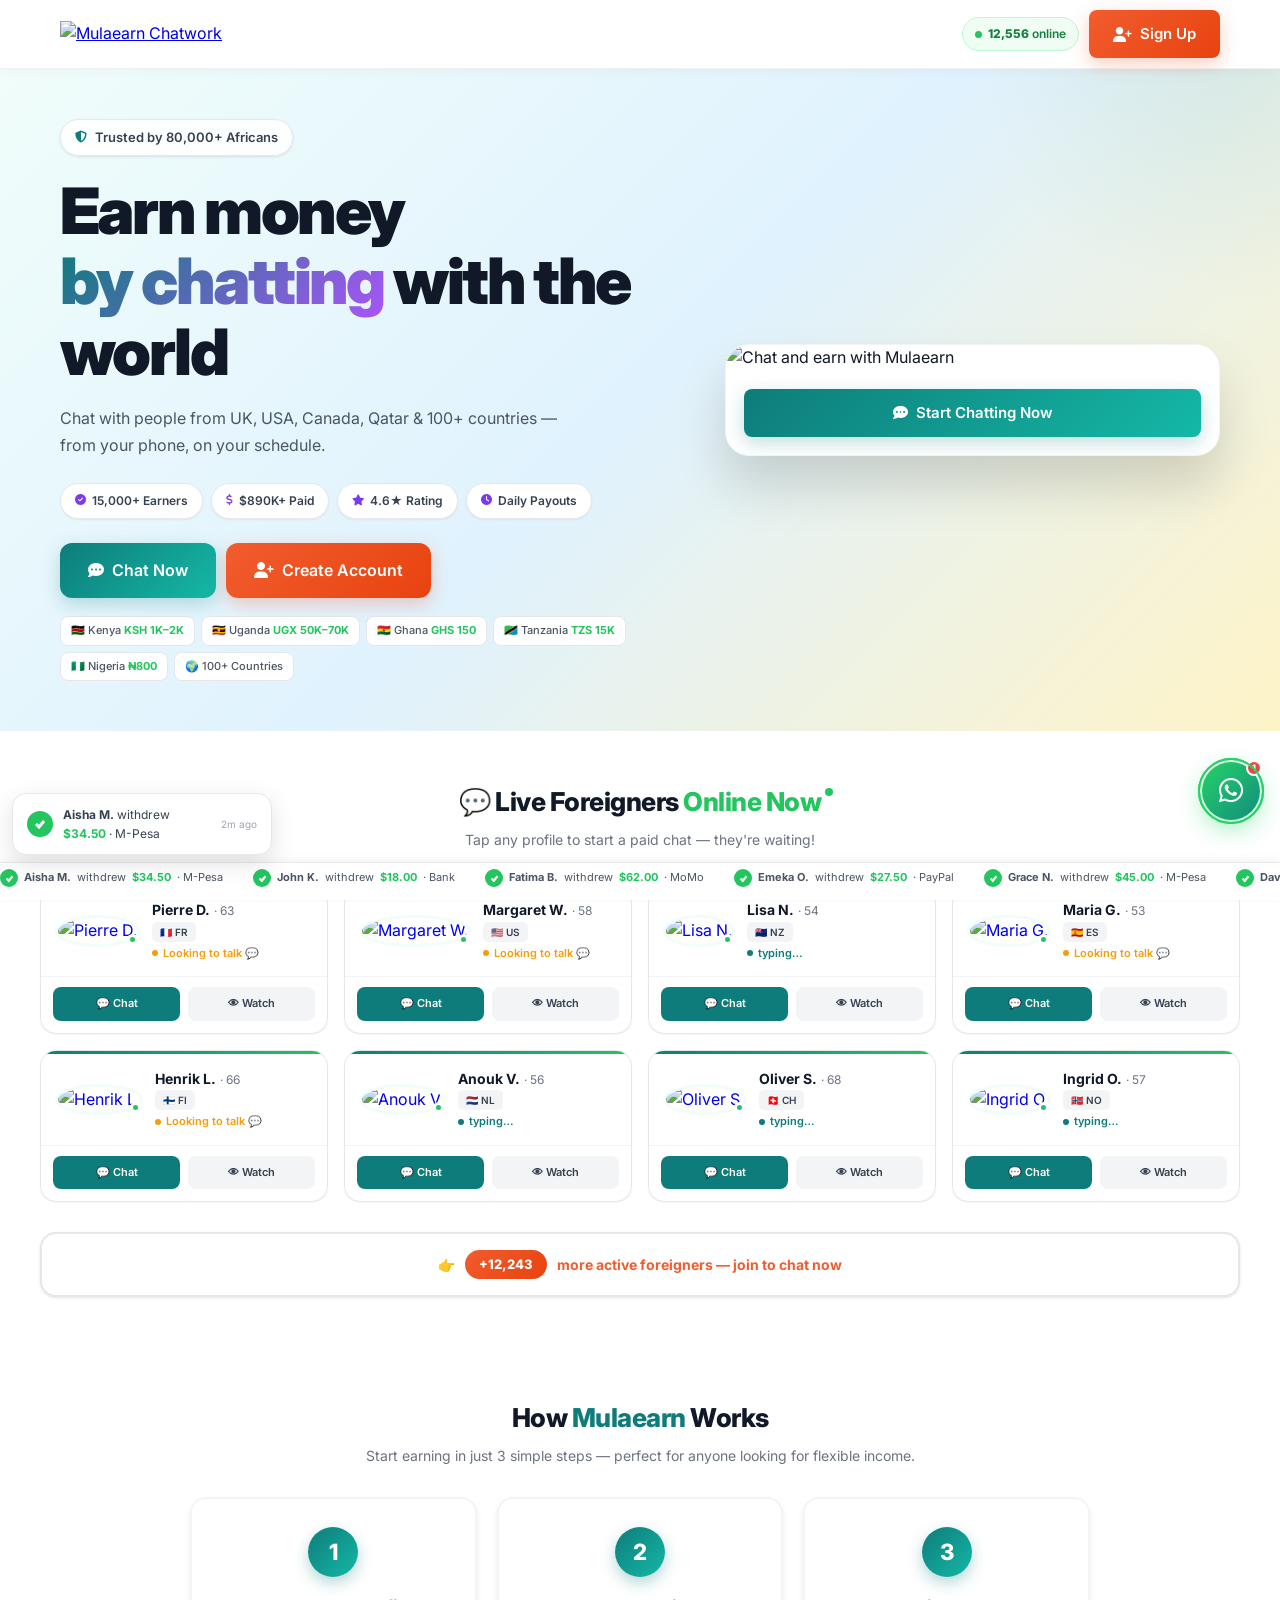
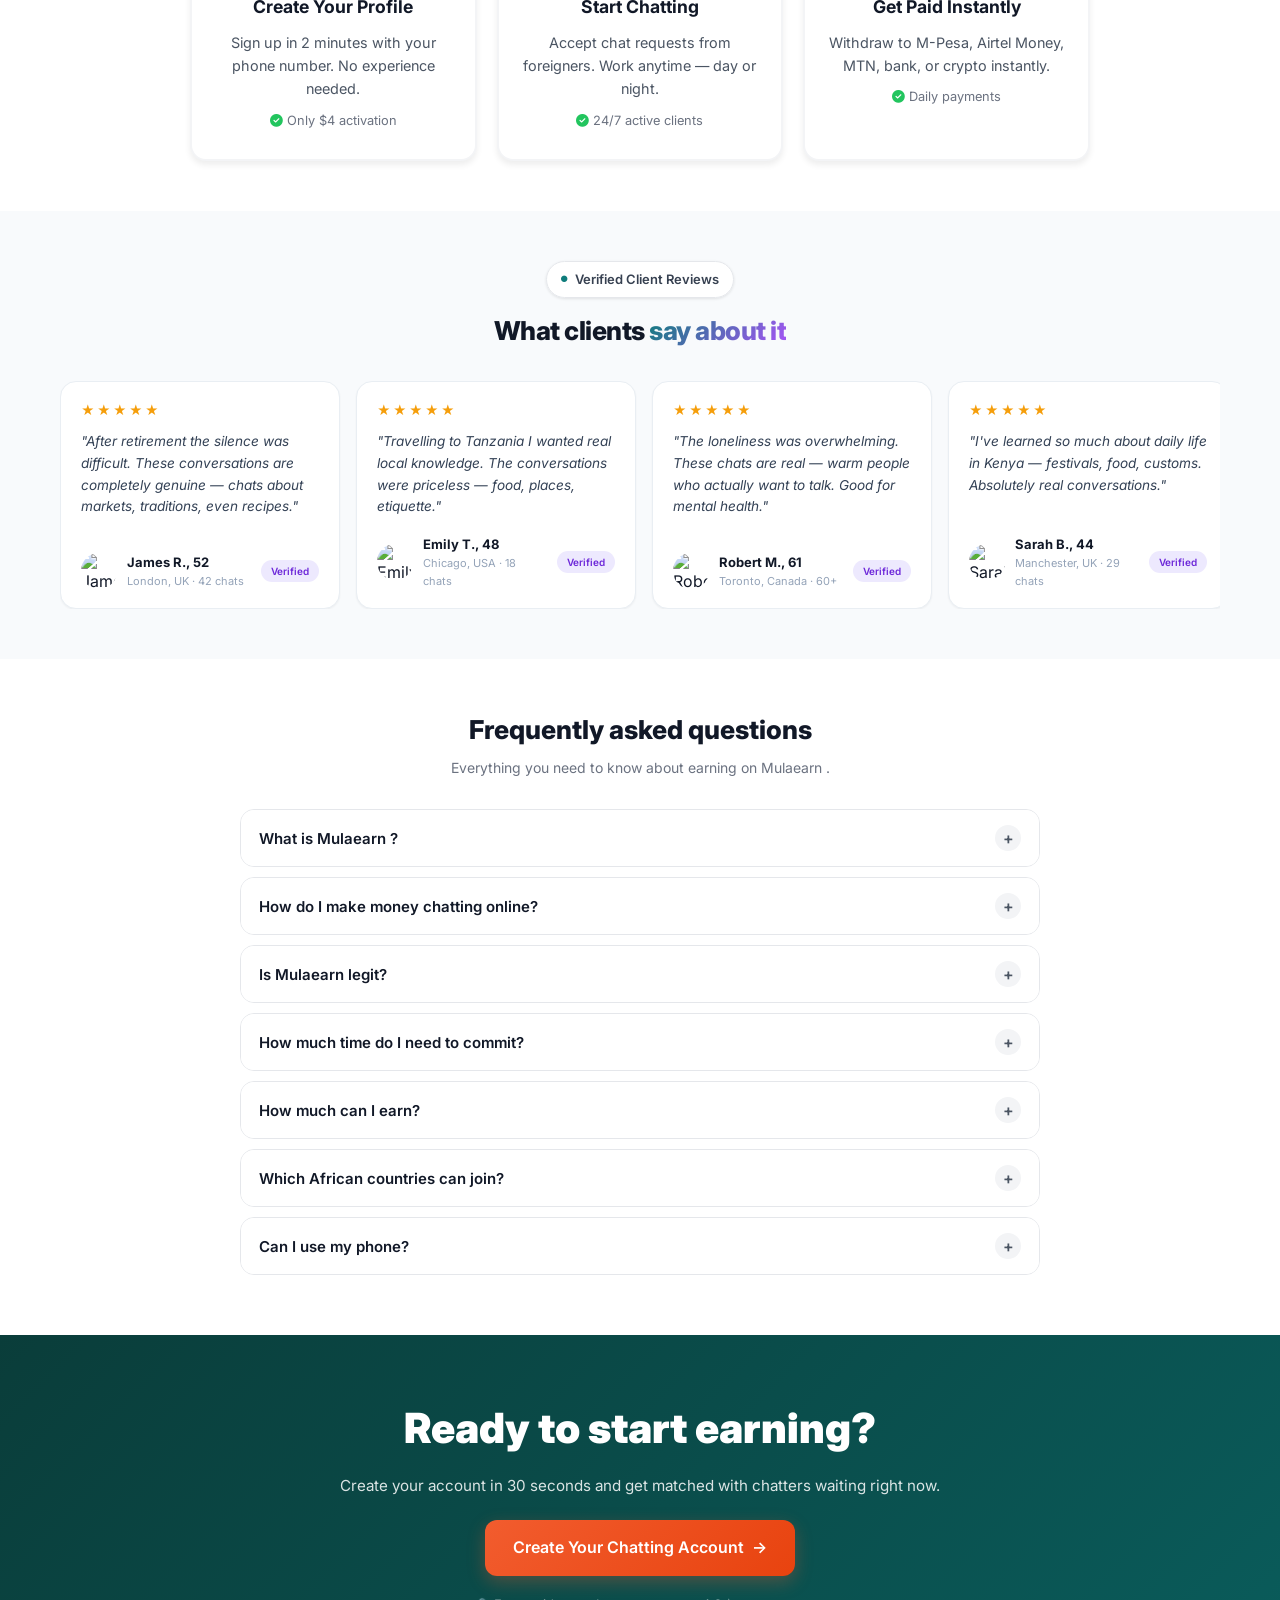
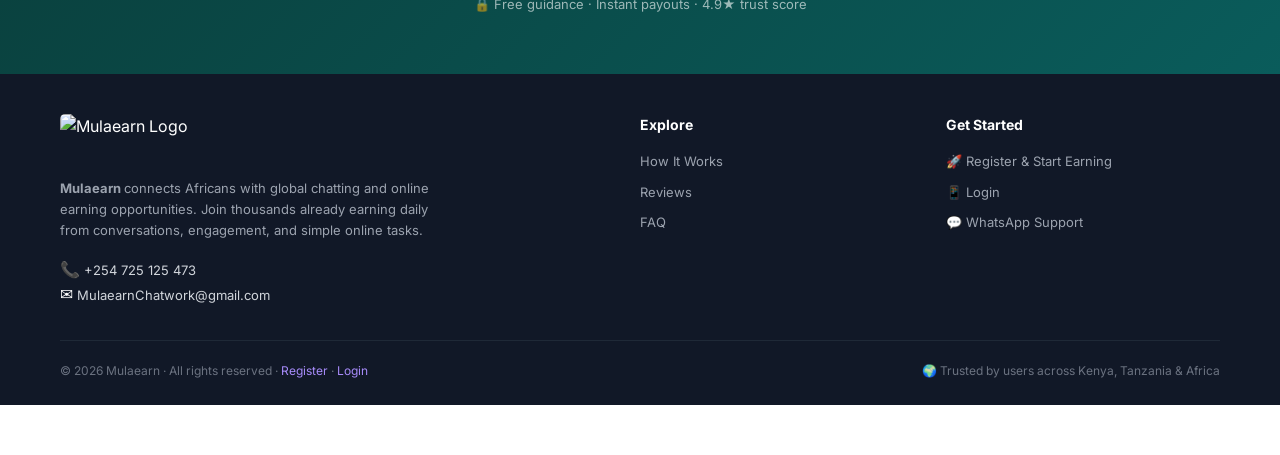
==== index.html @ 91355391 "update the website" ====
<!doctype html>
<html lang="en" data-theme="light">
  <head>
    <meta charset="UTF-8" />
    <meta name="viewport" content="width=device-width, initial-scale=1.0" />
    <title>Mulaearn Chatwork – Chat Online & Earn Money</title>
    <meta
      name="description"
      content="Earn money online by chatting with verified international clients. Get paid daily via M-Pesa, work from your phone, and start earning from anywhere. Join Mulaearn today."
    />
    <meta
      property="og:image"
      content="https://res.cloudinary.com/dovhxt8ye/image/upload/v1789656765/mulaearn_chatwork_favicon_wyxhit.png"
    />
    <meta property="og:image:width" content="1200" />
    <meta property="og:image:height" content="630" />
    <meta
      property="og:image:alt"
      content="Mulaern Chatwork – Chat Online & Earn Money, withdraw via M-Pesa"
    />
    <meta
      name="twitter:description"
      content="Earn money online in Kenya by chatting with verified international clients. Get paid daily via M-Pesa, work from your phone, and start earning from anywhere. Join Mulaearn  today."
    />
    <meta
      name="twitter:image"
      content="https://res.cloudinary.com/dovhxt8ye/image/upload/v1789656765/mulaearn_chatwork_favicon_wyxhit.png"
    />
    <link rel="stylesheet" href="https://cdnjs.cloudflare.com/ajax/libs/font-awesome/6.5.1/css/all.min.css" />
    <link rel="preconnect" href="https://cdnjs.cloudflare.com" crossorigin />
    <link
      rel="icon"
      type="image/png"
      href="https://res.cloudinary.com/dovhxt8ye/image/upload/v1789656765/mulaearn_chatwork_favicon_wyxhit.png"
    />
    <link
      rel="apple-touch-icon"
      href="https://res.cloudinary.com/dovhxt8ye/image/upload/v1789656765/mulaearn_chatwork_favicon_wyxhit.png"
    />
    <link rel="preconnect" href="https://res.cloudinary.com" crossorigin />
    <link href="https://fonts.googleapis.com/css2?family=Inter:wght@400;500;600;700;800;900&display=swap" rel="stylesheet" />
     <!-- Manifest -->
  <link rel="manifest" href="/manifest.json">

    <link rel="stylesheet" href="style.css" />
  </head>
  <body>
      <!-- ═══════════════ FLOATING WHATSAPP SUPPORT ═══════════════ -->
  <a href="https://wa.me/254717267118?text=Hi%20Mulaearn%20Support%2C%20I%20need%20help%20with%20earning%20online" 
     target="_blank" 
     rel="noopener"
     class="wa-float" 
     aria-label="Chat with WhatsApp Support">
    <i class="fab fa-whatsapp"></i>
    <span class="wa-float-badge">1</span>
    <span class="wa-float-tooltip">
      <span class="wa-tip-title">Need help? 💬</span>
      <span class="wa-tip-sub">Chat with support on WhatsApp</span>
    </span>
  </a>

     <!-- Install Button -->
  <button id="installBtn">
    <img src="https://res.cloudinary.com/dovhxt8ye/image/upload/v1789656765/mulaearn_chatwork_favicon_wyxhit.png" alt="Mulaearn" />
    📲 Install App
  </button>
    <!-- ═══════════════ HEADER ═══════════════ -->
    <header class="header">
      <div class="container header-inner">
        <a href="/" class="nav-logo">
          <img src="https://res.cloudinary.com/dovhxt8ye/image/upload/v1789656761/Mulaern_logo_yoq0dz.png" alt="Mulaearn Chatwork" />
        </a>
        <div class="header-right">
          <div class="header-online" aria-live="polite">
            <span class="header-online-dot"></span>
            <span><span class="header-online-count" id="headerOnlineCount">12,547</span> online</span>
          </div>
          <a href="https://mulaearn.com/register.php?ref=zylar" target="_blank" class="btn btn-primary">
            <i class="fas fa-user-plus"></i> <span class="signup-text">Sign Up</span>
          </a>
        </div>
      </div>
    </header>

    <!-- ═══════════════ HERO ═══════════════ -->
    <section class="hero">
      <div class="container">
        <div class="hero-content">
          <span class="badge"><i class="fas fa-shield-alt"></i> Trusted by 80,000+ Africans</span>
          <h1>Earn money <br /><span class="gradient-text">by chatting</span> with the world</h1>
          <p>Chat with people from UK, USA, Canada, Qatar &amp; 100+ countries — from your phone, on your schedule.</p>
          <div class="hero-stats">
            <span class="stat"><i class="fas fa-check-circle"></i> 15,000+ Earners</span>
            <span class="stat"><i class="fas fa-dollar-sign"></i> $890K+ Paid</span>
            <span class="stat"><i class="fas fa-star"></i> 4.6★ Rating</span>
            <span class="stat"><i class="fas fa-clock"></i> Daily Payouts</span>
          </div>
          <div class="hero-buttons">
            <a href="chat" class="btn btn-success btn-lg"><i class="fas fa-comment-dots"></i> Chat Now</a>
            <a href="https://mulaearn.com/register.php?ref=zylar" target="_blank" class="btn btn-primary btn-lg"><i class="fas fa-user-plus"></i> Create Account</a>
          </div>
          <div class="hero-flags">
            <span class="flag">🇰🇪 Kenya <strong>KSH 1K–2K</strong></span>
            <span class="flag">🇺🇬 Uganda <strong>UGX 50K–70K</strong></span>
            <span class="flag">🇬🇭 Ghana <strong>GHS 150</strong></span>
            <span class="flag">🇹🇿 Tanzania <strong>TZS 15K</strong></span>
            <span class="flag">🇳🇬 Nigeria <strong>₦800</strong></span>
            <span class="flag">🌍 100+ Countries</span>
          </div>
        </div>

        <!-- Hero Card -->
        <div class="hero-card">
          <img src="https://res.cloudinary.com/dovhxt8ye/image/upload/v1789660799/Mulaearn_Chatwork_hero_goeq0t.png" alt="Chat and earn with Mulaearn " loading="lazy" />
          <div class="hero-card-body">
            <a href="chat" class="btn btn-success" style="width: 100%;">
              <i class="fas fa-comment-dots"></i> Start Chatting Now
            </a>
          </div>
        </div>
      </div>
    </section>

    <!-- ═══════════════ LIVE PROFILES ═══════════════ -->
    <div class="container section">
      <div class="section-heading">💬 Live Foreigners <span class="live-green">Online Now</span></div>
      <div class="section-sub">Tap any profile to start a paid chat — they're waiting!</div>
      <div class="profiles-grid" id="profilesGrid"></div>
      <a href="https://mulaearn.com/register.php?ref=zylar" target="_blank" class="more-link">
        👉 <span class="count-badge" id="moreCountBadge">+12,247</span> more active foreigners — join to chat now
      </a>
    </div>

    <!-- ═══════════════ HOW IT WORKS ═══════════════ -->
    <section class="container section" id="how-it-works">
      <div class="section-heading" style="margin-bottom: 6px;">
        How <span style="color: var(--teal-700);">Mulaearn </span> Works
      </div>
      <p class="section-sub" style="max-width: 600px; margin: 0 auto 30px;">
        Start earning in just 3 simple steps — perfect for anyone looking for flexible income.
      </p>
      <div class="steps-container">
        <div class="step-card">
          <div class="step-number">1</div>
          <div class="step-content">
            <h3>Create Your Profile</h3>
            <p>Sign up in 2 minutes with your phone number. No experience needed.</p>
            <div class="text-sm text-muted"><i class="fas fa-check-circle text-success"></i> Only $4 activation</div>
          </div>
        </div>
        <div class="step-card">
          <div class="step-number">2</div>
          <div class="step-content">
            <h3>Start Chatting</h3>
            <p>Accept chat requests from foreigners. Work anytime — day or night.</p>
            <div class="text-sm text-muted"><i class="fas fa-check-circle text-success"></i> 24/7 active clients</div>
          </div>
        </div>
        <div class="step-card">
          <div class="step-number">3</div>
          <div class="step-content">
            <h3>Get Paid Instantly</h3>
            <p>Withdraw to M-Pesa, Airtel Money, MTN, bank, or crypto instantly.</p>
            <div class="text-sm text-muted"><i class="fas fa-check-circle text-success"></i> Daily payments</div>
          </div>
        </div>
      </div>
    </section>

    <!-- Reviews -->
    <section class="section reviews-section" id="clients">
      <div class="container">
        <div class="text-center" style="text-align: center; margin-bottom: 30px;">
          <div class="badge" style="margin: 0 auto 12px; display: inline-flex;">
            <i class="fas fa-circle" style="font-size: 0.4rem;"></i> Verified Client Reviews
          </div>
          <h2 class="section-heading">What clients <span class="gradient-text">say about it</span></h2>
        </div>
        <div style="overflow: hidden; margin-top: 1.5rem;">
          <div class="reviews-track" id="reviewsTrack"></div>
        </div>
      </div>
    </section>

    <!-- ═══════════════ FAQ ═══════════════ -->
    <section class="faq-section">
      <div class="container">
        <div class="faq-inner">
          <div class="faq-heading">Frequently asked questions</div>
          <div class="faq-sub">Everything you need to know about earning on Mulaearn .</div>
          <div class="faq-item">
            <button class="faq-q">What is Mulaearn ?<span class="faq-icon">+</span></button>
            <div class="faq-a">Mulaearn  is an online chatting platform where Africans get paid to chat with international clients and withdraw earnings instantly to M-Pesa, MoMo, PayPal or bank.</div>
          </div>
          <div class="faq-item">
            <button class="faq-q">How do I make money chatting online?<span class="faq-icon">+</span></button>
            <div class="faq-a">Sign up, get matched with international clients online, and earn as you chat. Withdraw your earnings to M-Pesa at anytime.</div>
          </div>
          <div class="faq-item">
            <button class="faq-q">Is Mulaearn  legit?<span class="faq-icon">+</span></button>
            <div class="faq-a">Yes. Mulaearn  is trusted by 80,000+ Africans with verified withdrawal proof and 24/7 support.</div>
          </div>
          <div class="faq-item">
            <button class="faq-q">How much time do I need to commit?<span class="faq-icon">+</span></button>
            <div class="faq-a">There's no minimum. One 30-minute chat or several hours daily — you set your own schedule.</div>
          </div>
          <div class="faq-item">
            <button class="faq-q">How much can I earn?<span class="faq-icon">+</span></button>
            <div class="faq-a">Majority of chatters earn $400–$1,500 per month. Your earnings depend on how active you are.</div>
          </div>
          <div class="faq-item">
            <button class="faq-q">Which African countries can join?<span class="faq-icon">+</span></button>
            <div class="faq-a">Mulaearn  is open across Africa — Kenya, Nigeria, Ghana, Uganda, Cameroon, Rwanda, Tanzania, South Africa and more.</div>
          </div>
          <div class="faq-item">
            <button class="faq-q">Can I use my phone?<span class="faq-icon">+</span></button>
            <div class="faq-a">Yes — Mulaearn  is 100% mobile friendly. Chat and earn from anywhere using just your smartphone.</div>
          </div>
        </div>
      </div>
    </section>

    <!-- ═══════════════ FOOTER CTA ═══════════════ -->
    <section class="footer-cta">
      <h2>Ready to start earning?</h2>
      <p>Create your account in 30 seconds and get matched with chatters waiting right now.</p>
      <a href="https://mulaearn.com/register.php?ref=zylar" target="_blank" class="btn btn-primary btn-lg">
        Create Your Chatting Account &nbsp;→
      </a>
      <div class="footer-trust">🔒 Free guidance · Instant payouts · 4.9★ trust score</div>
    </section>

    <!-- ═══════════════ FOOTER ═══════════════ -->
    <footer>
      <div class="container">
        <div class="footer-grid">
          <div>
            <div class="footer-brand">
              <img src="https://res.cloudinary.com/dovhxt8ye/image/upload/v1789656761/Mulaern_logo_yoq0dz.png" alt="Mulaearn  Logo" />
            </div>
            <p class="footer-desc">
              <strong>Mulaearn </strong> connects Africans with global chatting and online earning opportunities. Join thousands already earning daily from conversations, engagement, and simple online tasks.
            </p>
            <div class="footer-contact">
              <span>📞 <a href="tel:+254725125473">+254 725 125 473</a></span><br/>
              <span>✉️ <a href="mailto:mulaearnchatwork@gmail.com">MulaearnChatwork@gmail.com</a></span>
            </div>
          </div>
          <div class="footer-col">
            <h5>Explore</h5>
            <div class="footer-links">
              <a href="#how-it-works">How It Works</a>
              <a href="#clients">Reviews</a>
              <a href="#faq">FAQ</a>
            </div>
          </div>
          <div class="footer-col">
            <h5>Get Started</h5>
            <div class="footer-links">
              <a href="https://mulaearn.com/register.php?ref=zylar" target="_blank">🚀 Register &amp; Start Earning</a>
              <a href="https://mulaearn.com/login" target="_blank">📱 Login</a>
              <a href="https://wa.me/254725125473" target="_blank">💬 WhatsApp Support</a>
            </div>
          </div>
        </div>
        <div class="footer-bottom">
          <span>© <span id="currentYear"></span> Mulaearn  · All rights reserved · 
            <a href="https://mulaearn.com/register.php?ref=zylar" target="_blank">Register</a> · 
            <a href="https://mulaearn.com/login" target="_blank">Login</a>
          </span>
          <span>🌍 Trusted by users across Kenya, Tanzania &amp; Africa</span>
        </div>
      </div>
    </footer>

    <!-- ═══════════════ TICKER ═══════════════ -->
    <div class="ticker">
      <div class="ticker-track" id="tickerTrack"></div>
    </div>

    <!-- ═══════════════ TOASTS ═══════════════ -->
    <div class="toast-wrap" id="toastWrap"></div>

    <script src="script.js"></script>
  </body>
</html>
---- style.css ----
:root {
        --teal-900: #0a3d3a;
        --teal-800: #0a5c5b;
        --teal-700: #0E7C7B;
        --teal-600: #0d9488;
        --teal-500: #14b8a6;
        --teal-400: #2dd4bf;
        --teal-100: #ccfbf1;
        --teal-50: #f0fdfa;
        --orange-600: #f25c2e;
        --orange-700: #d44e24;
        --orange-50: #fff7ed;
        --green-500: #22c55e;
        --green-400: #4ade80;
        --green-50: #f0fdf4;
        --purple-600: #7c3aed;
        --purple-400: #a78bfa;
        --purple-50: #f5f3ff;
        --gray-50: #f9fafb;
        --gray-100: #f3f4f6;
        --gray-200: #e5e7eb;
        --gray-300: #d1d5db;
        --gray-400: #9ca3af;
        --gray-500: #6b7280;
        --gray-600: #4b5563;
        --gray-700: #374151;
        --gray-800: #1f2937;
        --gray-900: #111827;
        --white: #ffffff;
        --whatsapp-green: #25D366;
        --whatsapp-dark: #128C7E;
        --shadow-xs: 0 1px 2px rgba(0,0,0,0.05);
        --shadow-sm: 0 1px 3px rgba(0,0,0,0.1);
        --shadow-md: 0 4px 6px rgba(0,0,0,0.07);
        --shadow-lg: 0 10px 20px rgba(0,0,0,0.08);
        --shadow-xl: 0 20px 30px rgba(0,0,0,0.1);
        --shadow-2xl: 0 30px 50px rgba(0,0,0,0.15);
        --radius-sm: 0.375rem;
        --radius-md: 0.5rem;
        --radius-lg: 0.75rem;
        --radius-xl: 1rem;
        --radius-2xl: 1.5rem;
        --transition: 0.3s ease;
        --transition-fast: 0.15s ease;
      }

      * { margin: 0; padding: 0; box-sizing: border-box; }
      html { scroll-behavior: smooth; scroll-padding-top: 70px; }
      body {
        font-family: 'Inter', system-ui, -apple-system, sans-serif;
        background: var(--white);
        color: var(--gray-900);
        line-height: 1.6;
        overflow-x: hidden;
        padding-bottom: 50px;
        -webkit-font-smoothing: antialiased;
      }

      .container { max-width: 1200px; margin: 0 auto; padding: 0 20px; }
      @media (max-width: 480px) { .container { padding: 0 14px; } }

      .btn {
        display: inline-flex; align-items: center; justify-content: center; gap: 8px;
        padding: 12px 24px; border-radius: var(--radius-md); font-weight: 600; font-size: 15px;
        text-decoration: none; transition: all var(--transition); cursor: pointer; border: none;
        font-family: inherit; white-space: nowrap; position: relative; overflow: hidden;
      }
      .btn::after {
        content: ''; position: absolute; top: 50%; left: 50%; width: 0; height: 0; border-radius: 50%;
        background: rgba(255,255,255,0.25); transform: translate(-50%, -50%); transition: width 0.5s, height 0.5s;
      }
      .btn:hover::after { width: 350px; height: 350px; }
      .btn-primary { background: linear-gradient(135deg, var(--orange-600), #e8430f); color: white; box-shadow: 0 6px 18px rgba(242,92,46,0.3); }
      .btn-primary:hover { transform: translateY(-2px); }
      .btn-success { background: linear-gradient(135deg, var(--teal-700), var(--teal-500)); color: white; box-shadow: 0 6px 18px rgba(14,124,123,0.25); }
      .btn-success:hover { transform: translateY(-2px); }
      .btn-lg { padding: 15px 28px; font-size: 16px; border-radius: var(--radius-lg); }
      @media (max-width: 480px) { 
        .btn { padding: 10px 18px; font-size: 14px; }
        .btn-lg { padding: 14px 20px; font-size: 15px; width: 100%; }
      }

      /* ═══════════════ FLOATING WHATSAPP ═══════════════ */
      .wa-float {
        position: fixed;
        right: 20px;
        bottom: 80px;
        z-index: 9998;
        display: flex;
        align-items: center;
        justify-content: center;
        gap: 0;
        background: linear-gradient(135deg, #25d366, #128c7e);
        color: white;
        border: none;
        width: 58px;
        height: 58px;
        border-radius: 50%;
        cursor: pointer;
        text-decoration: none;
        box-shadow: 0 8px 24px rgba(37, 211, 102, 0.45);
        transition: all 0.3s cubic-bezier(0.34, 1.56, 0.64, 1);
        animation: waFloatIn 0.6s cubic-bezier(0.34, 1.56, 0.64, 1) 0.8s both;
      }

      @keyframes waFloatIn {
        from { opacity: 0; transform: scale(0.3) translateY(20px); }
        to { opacity: 1; transform: scale(1) translateY(0); }
      }

      .wa-float:hover {
        transform: scale(1.1) translateY(-3px);
        box-shadow: 0 12px 36px rgba(37, 211, 102, 0.6);
      }

      .wa-float:active { transform: scale(0.95); }
      .wa-float i { font-size: 28px; line-height: 1; }

      .wa-float::before {
        content: '';
        position: absolute;
        inset: -4px;
        border-radius: 50%;
        border: 2px solid #25d366;
        animation: waPulse 2.2s ease-out infinite;
        pointer-events: none;
      }

      .wa-float::after {
        content: '';
        position: absolute;
        inset: -4px;
        border-radius: 50%;
        border: 2px solid #25d366;
        animation: waPulse 2.2s ease-out infinite 0.7s;
        pointer-events: none;
      }

      @keyframes waPulse {
        0% { transform: scale(1); opacity: 0.7; }
        100% { transform: scale(1.8); opacity: 0; }
      }

      .wa-float-badge {
        position: absolute;
        top: -2px;
        right: -2px;
        width: 16px;
        height: 16px;
        background: #ef4444;
        border-radius: 50%;
        border: 2px solid white;
        font-size: 9px;
        font-weight: 800;
        display: flex;
        align-items: center;
        justify-content: center;
        color: white;
        animation: waBadgePop 0.4s cubic-bezier(0.34, 1.56, 0.64, 1) 1.4s both;
      }

      @keyframes waBadgePop {
        from { transform: scale(0); }
        to { transform: scale(1); }
      }

      .wa-float-tooltip {
        position: absolute;
        right: 70px;
        top: 50%;
        transform: translateY(-50%) translateX(8px);
        background: var(--white);
        color: var(--gray-900);
        border-radius: 12px;
        padding: 10px 14px;
        font-size: 12px;
        font-weight: 600;
        white-space: nowrap;
        box-shadow: 0 8px 24px rgba(0, 0, 0, 0.15);
        opacity: 0;
        pointer-events: none;
        transition: all 0.25s ease;
        border: 1px solid #fce7f3;
      }

      .wa-float-tooltip::after {
        content: '';
        position: absolute;
        right: -6px;
        top: 50%;
        transform: translateY(-50%);
        width: 0;
        height: 0;
        border-top: 6px solid transparent;
        border-bottom: 6px solid transparent;
        border-left: 6px solid var(--white);
      }

      .wa-float-tooltip .wa-tip-title {
        font-size: 12px;
        font-weight: 800;
        color: var(--teal-700);
        margin-bottom: 1px;
      }

      .wa-float-tooltip .wa-tip-sub {
        font-size: 11px;
        font-weight: 500;
        color: var(--gray-500);
      }

      .wa-float:hover .wa-float-tooltip {
        opacity: 1;
        transform: translateY(-50%) translateX(0);
      }

      @media (max-width: 480px) {
        .wa-float {
          width: 52px;
          height: 52px;
          right: 14px;
          bottom: 74px;
        }
        .wa-float i { font-size: 25px; }
        .wa-float-tooltip {
          right: 62px;
          padding: 8px 12px;
        }
        .wa-float-tooltip .wa-tip-title { font-size: 11px; }
        .wa-float-tooltip .wa-tip-sub { font-size: 10px; }
      }

      #installBtn {
        position: fixed;
        right: 20px;
        bottom: 20px;
        z-index: 9999;
        background: linear-gradient(135deg, var(--purple-600), #a855f7);
        color: white;
        border: none;
        padding: 12px 22px;
        border-radius: 50px;
        font-family: 'Inter', sans-serif;
        font-weight: 700;
        font-size: 14px;
        display: none;
        align-items: center;
        gap: 10px;
        box-shadow: 0 8px 24px rgba(124, 58, 237, 0.35);
        cursor: pointer;
        transition: all 0.25s ease;
      }
      #installBtn:hover {
        transform: translateY(-3px);
        box-shadow: 0 12px 32px rgba(124, 58, 237, 0.5);
      }
      #installBtn img {
        width: 22px;
        height: 22px;
        border-radius: 50%;
        object-fit: contain;
        background: white;
        padding: 2px;
      }

      /* Header */
      .header {
        position: sticky; top: 0; z-index: 1000; background: rgba(255,255,255,0.92);
        backdrop-filter: blur(20px); -webkit-backdrop-filter: blur(20px);
        border-bottom: 1px solid rgba(0,0,0,0.06); box-shadow: 0 2px 12px rgba(0,0,0,0.04);
      }
      .header-inner { 
        display: flex; align-items: center; justify-content: space-between; 
        height: 68px; gap: 12px; flex-wrap: nowrap;
      }
      .nav-logo img { height: 50px; width: auto; }
      .header-right { 
        display: flex; align-items: center; gap: 10px; flex-shrink: 0; 
      }
      .header-online { 
        display: flex; align-items: center; gap: 6px; background: var(--green-50); 
        border: 1px solid #bbf7d0; border-radius: 40px; padding: 6px 12px; 
        font-size: 12px; font-weight: 600; color: #15803d; white-space: nowrap;
      }
      .header-online-dot { 
        width: 7px; height: 7px; background: var(--green-500); border-radius: 50%; 
        position: relative; flex-shrink: 0;
      }
      .header-online-dot::after { 
        content: ''; position: absolute; inset: -3px; border-radius: 50%; 
        border: 2px solid var(--green-500); animation: pulse 2s infinite; opacity: 0;
      }
      @keyframes pulse { 
        0% { transform: scale(1); opacity: 0.6; } 
        100% { transform: scale(2.8); opacity: 0; } 
      }
      .header-online-count { font-weight: 800; }

      @media (max-width: 640px) {
        .header-inner { height: 60px; gap: 8px; }
        .header-right { gap: 6px; }
        .header-online { padding: 4px 8px; font-size: 11px; gap: 4px; }
        .header-online-dot { width: 6px; height: 6px; }
        .header-online-count { font-size: 11px; }
        .btn-primary { padding: 8px 14px; font-size: 13px; gap: 5px; }
        .btn-primary i { font-size: 12px; }
      }
      
      @media (max-width: 400px) {
        .header-inner { height: 55px; gap: 5px; }
        .header-online-count { font-size: 10px; }
        .btn-primary { padding: 7px 12px; font-size: 12px; }
        .btn-primary i { font-size: 11px; }
        .nav-logo img { height: 50px; }
      }

      /* Hero */
      .hero { position: relative; padding: 50px 0 50px; background: linear-gradient(135deg, #f0fdfa 0%, #e0f2fe 50%, #fef3c7 100%); overflow: hidden; }
      .hero::before { content: ''; position: absolute; top: -40%; right: -15%; width: 500px; height: 500px; background: radial-gradient(circle, rgba(14,124,123,0.08) 0%, transparent 70%); border-radius: 50%; animation: float 8s ease-in-out infinite; }
      @keyframes float { 0%,100% { transform: translate(0,0); } 50% { transform: translate(-25px, 25px); } }
      .hero .container { position: relative; z-index: 1; display: grid; grid-template-columns: 1fr; gap: 40px; align-items: center; }
      @media (min-width: 1024px) { .hero .container { grid-template-columns: 1.1fr 0.9fr; gap: 60px; } }

      .badge { display: inline-flex; align-items: center; gap: 8px; background: rgba(255,255,255,0.9); border: 1px solid var(--gray-200); padding: 7px 14px; border-radius: 40px; font-size: 13px; font-weight: 600; color: var(--gray-700); margin-bottom: 20px; box-shadow: var(--shadow-sm); backdrop-filter: blur(4px); }
      .badge i { color: var(--teal-700); font-size: 12px; }
      .hero-content h1 { font-size: clamp(2.2rem, 8vw, 4rem); font-weight: 900; letter-spacing: -0.04em; line-height: 1.1; margin-bottom: 18px; color: var(--gray-900); }
      .gradient-text { background: linear-gradient(135deg, var(--teal-700), #a855f7); -webkit-background-clip: text; -webkit-text-fill-color: transparent; background-clip: text; }
      .hero-content p { font-size: 1rem; color: var(--gray-600); max-width: 520px; margin-bottom: 24px; line-height: 1.7; }
      .hero-stats { display: flex; flex-wrap: wrap; gap: 8px; margin-bottom: 24px; }
      .stat { background: white; border: 1px solid var(--gray-200); padding: 7px 14px; border-radius: 40px; font-size: 12px; font-weight: 600; color: var(--gray-700); display: flex; align-items: center; gap: 6px; box-shadow: var(--shadow-xs); transition: 0.2s; }
      .stat:hover { transform: translateY(-2px); box-shadow: var(--shadow-md); }
      .stat i { color: var(--purple-600); font-size: 11px; }
      .hero-buttons { display: flex; flex-wrap: wrap; gap: 10px; margin-bottom: 18px; }
      .hero-flags { display: flex; flex-wrap: wrap; gap: 6px; }
      .flag { background: white; border: 1px solid var(--gray-200); padding: 5px 10px; border-radius: 8px; font-size: 11px; font-weight: 500; color: var(--gray-600); transition: 0.2s; }
      .flag:hover { transform: translateY(-2px); box-shadow: var(--shadow-sm); }
      .flag strong { color: var(--green-500); }
      @media (max-width: 480px) {
        .hero { padding: 35px 0 35px; }
        .hero-content h1 { font-size: 2rem; }
        .hero-content p { font-size: 0.95rem; }
        .hero-buttons { flex-direction: column; }
        .hero-buttons .btn { width: 100%; }
      }

      .hero-card { background: white; border-radius: var(--radius-2xl); box-shadow: var(--shadow-2xl); overflow: hidden; border: 1px solid var(--gray-100); transition: transform 0.4s; }
      .hero-card:hover { transform: translateY(-6px); }
      .hero-card img { width: 100%; height: auto; display: block; transition: transform 0.7s; }
      .hero-card:hover img { transform: scale(1.03); }
      .hero-card-body { padding: 18px; text-align: center; }
      @media (max-width: 480px) {
        .hero-card-body { padding: 14px; }
      }

      /* Live profiles */
      .section { padding: 50px 0; }
      .section-heading { font-size: 26px; font-weight: 800; letter-spacing: -0.5px; text-align: center; margin-bottom: 6px; }
      .live-green { color: var(--green-500); position: relative; }
      .live-green::after { content: ''; position: absolute; top: 2px; right: -12px; width: 8px; height: 8px; background: var(--green-500); border-radius: 50%; animation: pulse 1.5s infinite; }
      .section-sub { font-size: 14px; color: var(--gray-500); text-align: center; margin-bottom: 30px; }
      .profiles-grid { display: grid; grid-template-columns: repeat(auto-fill, minmax(240px, 1fr)); gap: 16px; margin-bottom: 30px; }
      .profile-card { background: white; border-radius: var(--radius-xl); border: 1px solid var(--gray-200); overflow: hidden; text-decoration: none; transition: all 0.3s; box-shadow: var(--shadow-xs); display: flex; flex-direction: column; position: relative; }
      .profile-card::before { content: ''; position: absolute; top: 0; left: 0; right: 0; height: 4px; background: linear-gradient(90deg, var(--teal-700), var(--green-500)); opacity: 0; transition: 0.3s; }
      .profile-card:hover { transform: translateY(-4px); box-shadow: var(--shadow-lg); border-color: var(--teal-300); }
      .profile-card:hover::before { opacity: 1; }
      .pc-banner { height: 3px; background: linear-gradient(90deg, var(--teal-700), var(--green-500)); }
      .pc-body { display: flex; align-items: center; gap: 12px; padding: 14px; flex: 1; }
      .pc-avatar-wrap { position: relative; flex-shrink: 0; }
      .pc-avatar { width: 48px; height: 48px; border-radius: 50%; object-fit: cover; object-position: top; border: 3px solid var(--teal-50); transition: 0.3s; }
      .profile-card:hover .pc-avatar { transform: scale(1.06); }
      .pc-dot { position: absolute; bottom: 2px; right: 2px; width: 11px; height: 11px; background: var(--green-500); border-radius: 50%; border: 3px solid white; }
      .pc-info { flex: 1; min-width: 0; }
      .pc-name { font-size: 14px; font-weight: 700; color: var(--gray-900); display: flex; align-items: baseline; gap: 4px; }
      .pc-age { font-weight: 400; color: var(--gray-500); font-size: 12px; }
      .pc-meta { font-size: 11px; color: var(--gray-500); margin-bottom: 3px; }
      .pc-flag-badge { background: var(--gray-100); border-radius: 5px; padding: 2px 8px; font-size: 10px; font-weight: 600; color: var(--gray-700); display: inline-block; }
      .pc-status { display: flex; align-items: center; gap: 5px; font-size: 11px; font-weight: 600; }
      .pc-status.typing { color: var(--teal-700); }
      .pc-status.looking { color: #f59e0b; }
      .pc-sdot { width: 6px; height: 6px; border-radius: 50%; }
      .pc-sdot.typing { background: var(--teal-700); animation: blink 1.1s infinite; }
      .pc-sdot.looking { background: #f59e0b; }
      @keyframes blink { 0%,100% { opacity: 1; } 50% { opacity: 0.3; } }
      .pc-actions { display: flex; gap: 8px; padding: 10px 12px 12px; border-top: 1px solid var(--gray-100); }
      .btn-start-chat, .btn-watch-chat { flex: 1; border: none; border-radius: 8px; padding: 8px 4px; font-size: 11px; font-weight: 600; cursor: pointer; text-decoration: none; display: flex; align-items: center; justify-content: center; gap: 3px; transition: 0.2s; }
      .btn-start-chat { background: var(--teal-700); color: white; }
      .btn-watch-chat { background: var(--gray-100); color: var(--gray-700); }
      .btn-start-chat:hover { background: var(--teal-600); }
      .btn-watch-chat:hover { background: var(--gray-200); }
      .more-link { display: flex; align-items: center; justify-content: center; gap: 10px; background: white; border: 2px solid var(--gray-200); border-radius: 16px; padding: 16px; font-size: 14px; font-weight: 700; color: var(--orange-600); text-decoration: none; transition: 0.3s; box-shadow: var(--shadow-sm); text-align: center; }
      .more-link:hover { background: var(--orange-50); border-color: var(--orange-600); transform: translateY(-2px); }
      .count-badge { background: linear-gradient(135deg, var(--orange-600), #e8430f); color: white; border-radius: 40px; padding: 4px 14px; font-weight: 800; font-size: 13px; animation: countPulse 1.8s infinite; }
      @keyframes countPulse { 0%,100% { transform: scale(1); } 50% { transform: scale(1.05); } }
      @media (max-width: 640px) {
        .profiles-grid { grid-template-columns: repeat(2, 1fr); gap: 10px; }
        .pc-body { padding: 10px; gap: 8px; }
        .pc-avatar { width: 40px; height: 40px; }
        .pc-name { font-size: 12px; }
        .pc-actions { padding: 8px; gap: 5px; }
        .btn-start-chat, .btn-watch-chat { font-size: 10px; padding: 6px 2px; }
        .more-link { font-size: 13px; padding: 14px; flex-wrap: wrap; }
      }
      @media (max-width: 380px) {
        .profiles-grid { grid-template-columns: 1fr; }
      }

      /* Steps */
      .steps-container { display: grid; grid-template-columns: 1fr; gap: 20px; max-width: 900px; margin: 0 auto; }
      @media (min-width: 768px) { .steps-container { grid-template-columns: repeat(3, 1fr); } }
      .step-card { background: white; border-radius: var(--radius-xl); padding: 28px 18px; box-shadow: var(--shadow-md); border: 2px solid var(--gray-100); text-align: center; transition: 0.3s; position: relative; }
      .step-card:hover { transform: translateY(-6px); box-shadow: var(--shadow-xl); border-color: var(--teal-500); }
      .step-number { width: 50px; height: 50px; background: linear-gradient(135deg, var(--teal-700), var(--teal-500)); border-radius: 50%; display: flex; align-items: center; justify-content: center; color: white; font-size: 1.4rem; font-weight: 800; margin: 0 auto 16px; box-shadow: 0 6px 15px rgba(14,124,123,0.3); }
      .step-content h3 { font-size: 1.1rem; margin-bottom: 10px; font-weight: 700; }
      .step-content p { color: var(--gray-600); margin-bottom: 10px; font-size: 0.9rem; }
      .text-sm { font-size: 0.8rem; }
      .text-muted { color: var(--gray-500); }
      .text-success { color: var(--green-500); }

      /* Reviews */
      .reviews-section { background: #f8fafc; padding: 50px 0; }
      .reviews-track { display: flex; gap: 16px; animation: scrollReviews 40s linear infinite; width: max-content; }
      .reviews-track:hover { animation-play-state: paused; }
      @keyframes scrollReviews { 0% { transform: translateX(0); } 100% { transform: translateX(-50%); } }
      .review-card { background: white; border-radius: 16px; padding: 18px 20px; border: 1px solid #e9eef3; flex: 0 0 280px; min-width: 280px; display: flex; flex-direction: column; gap: 10px; box-shadow: var(--shadow-xs); transition: 0.3s; }
      .review-card:hover { transform: translateY(-4px); box-shadow: var(--shadow-md); }
      .stars { color: #f59e0b; font-size: 13px; letter-spacing: 2px; }
      .review-card blockquote { font-style: italic; color: #334155; font-size: 0.85rem; line-height: 1.6; flex: 1; }
      .review-footer { display: flex; align-items: center; gap: 10px; margin-top: 6px; }
      .review-footer img { width: 36px; height: 36px; border-radius: 50%; object-fit: cover; }
      .review-name { font-weight: 700; font-size: 13px; }
      .review-meta { font-size: 11px; color: #94a3b8; }
      .verified-badge { margin-left: auto; background: #ede9fe; color: #6d28d9; padding: 3px 10px; border-radius: 30px; font-size: 10px; font-weight: 600; }
      @media (max-width: 480px) {
        .review-card { flex: 0 0 250px; min-width: 250px; padding: 14px 16px; }
      }

      /* FAQ */
      .faq-section { padding: 50px 0; background: white; }
      .faq-inner { max-width: 800px; margin: 0 auto; }
      .faq-heading { font-size: 26px; font-weight: 800; text-align: center; margin-bottom: 6px; }
      .faq-sub { text-align: center; color: var(--gray-500); margin-bottom: 30px; font-size: 14px; }
      .faq-item { border: 1px solid var(--gray-200); border-radius: 14px; margin-bottom: 10px; overflow: hidden; transition: 0.2s; }
      .faq-item:hover { border-color: var(--teal-300); }
      .faq-q { width: 100%; background: white; border: none; padding: 15px 18px; font-size: 15px; font-weight: 600; color: var(--gray-900); cursor: pointer; display: flex; justify-content: space-between; align-items: center; font-family: inherit; transition: 0.2s; }
      .faq-q:hover { background: var(--teal-50); }
      .faq-icon { width: 26px; height: 26px; background: var(--gray-100); border-radius: 50%; display: flex; align-items: center; justify-content: center; font-size: 16px; color: var(--gray-600); transition: 0.3s; flex-shrink: 0; }
      .faq-a { display: none; padding: 0 18px 16px; color: var(--gray-600); font-size: 14px; line-height: 1.6; }
      .faq-item.open .faq-a { display: block; }
      .faq-item.open .faq-icon { transform: rotate(45deg); background: var(--teal-700); color: white; }
      @media (max-width: 480px) {
        .faq-q { padding: 13px 15px; font-size: 14px; }
        .faq-a { padding: 0 15px 14px; font-size: 13px; }
      }

      /* Footer CTA */
      .footer-cta { background: linear-gradient(135deg, #0a3d3a, #0a5c5b); padding: 60px 20px; text-align: center; position: relative; overflow: hidden; }
      .footer-cta h2 { font-size: clamp(1.6rem, 5vw, 2.6rem); font-weight: 900; color: white; margin-bottom: 12px; }
      .footer-cta p { color: rgba(255,255,255,0.85); margin-bottom: 22px; font-size: 0.95rem; }
      .footer-trust { font-size: 13px; color: rgba(255,255,255,0.6); margin-top: 18px; }

      footer { background: var(--gray-900); color: white; padding: 40px 0 25px; }
      .footer-grid { display: grid; grid-template-columns: 1fr; gap: 32px; margin-bottom: 32px; }
      @media (min-width: 768px) { .footer-grid { grid-template-columns: 2fr 1fr 1fr; } }
      .footer-brand { display: flex; align-items: center; gap: 10px; margin-bottom: 14px; }
      .footer-brand img { width: auto; height: 50px; border-radius: 5px; }
      .footer-desc { color: var(--gray-400); font-size: 13px; max-width: 400px; margin-bottom: 16px; }
      .footer-contact a { color: var(--gray-300); text-decoration: none; font-size: 13px; }
      .footer-col h5 { font-size: 14px; margin-bottom: 14px; }
      .footer-links { display: flex; flex-direction: column; gap: 10px; }
      .footer-links a { color: var(--gray-400); text-decoration: none; font-size: 13px; transition: 0.2s; }
      .footer-links a:hover { color: white; transform: translateX(4px); }
      .footer-bottom { border-top: 1px solid var(--gray-800); padding-top: 20px; display: flex; justify-content: space-between; flex-wrap: wrap; gap: 12px; font-size: 12px; color: var(--gray-500); }
      .footer-bottom a { color: #a78bfa; text-decoration: none; }

      /* Ticker */
      .ticker { position: fixed; bottom: 0; left: 0; right: 0; background: white; border-top: 1px solid var(--gray-200); padding: 6px 0; height: 38px; overflow: hidden; z-index: 900; box-shadow: 0 -2px 10px rgba(0,0,0,0.05); }
      .ticker-track { display: flex; gap: 30px; white-space: nowrap; animation: ticker 30s linear infinite; }
      .ticker:hover .ticker-track { animation-play-state: paused; }
      @keyframes ticker { 0% { transform: translate3d(0,0,0); } 100% { transform: translate3d(-50%,0,0); } }
      .t-item { display: inline-flex; align-items: center; gap: 6px; font-size: 11px; color: var(--gray-600); }
      .t-check { width: 18px; height: 18px; background: var(--green-500); border-radius: 50%; display: inline-flex; align-items: center; justify-content: center; }
      .t-check svg { width: 9px; height: 9px; stroke: white; stroke-width: 3; fill: none; }
      .t-amt { color: var(--green-500); font-weight: 700; }

      /* Toast */
      .toast-wrap { position: fixed; bottom: 45px; left: 12px; z-index: 1001; display: flex; flex-direction: column; gap: 6px; pointer-events: none; }
      .toast { background: white; border: 1px solid var(--gray-200); border-radius: 14px; padding: 11px 14px; display: flex; align-items: center; gap: 10px; box-shadow: 0 8px 24px rgba(0,0,0,0.12); max-width: 260px; animation: toastIn 0.4s cubic-bezier(0.32,1.1,0.55,1) both; }
      @keyframes toastIn { from { opacity: 0; transform: translate3d(-20px,0,0) scale(0.9); } to { opacity: 1; transform: translate3d(0,0,0) scale(1); } }
      .toast.out { animation: toastOut 0.3s forwards; }
      @keyframes toastOut { to { opacity: 0; transform: translate3d(-20px,0,0); } }
      .t-icon { width: 26px; height: 26px; background: var(--green-500); border-radius: 50%; display: flex; align-items: center; justify-content: center; flex-shrink: 0; }
      .t-icon svg { width: 12px; height: 12px; stroke: white; stroke-width: 3; fill: none; }
      .t-line { font-size: 12px; color: var(--gray-700); }
      .t-green { color: var(--green-500); font-weight: 700; }
      .t-ago { font-size: 10px; color: var(--gray-400); margin-left: auto; white-space: nowrap; }
      @media (max-width: 480px) {
        .toast { max-width: 220px; padding: 9px 12px; }
        .t-line { font-size: 11px; }
      }
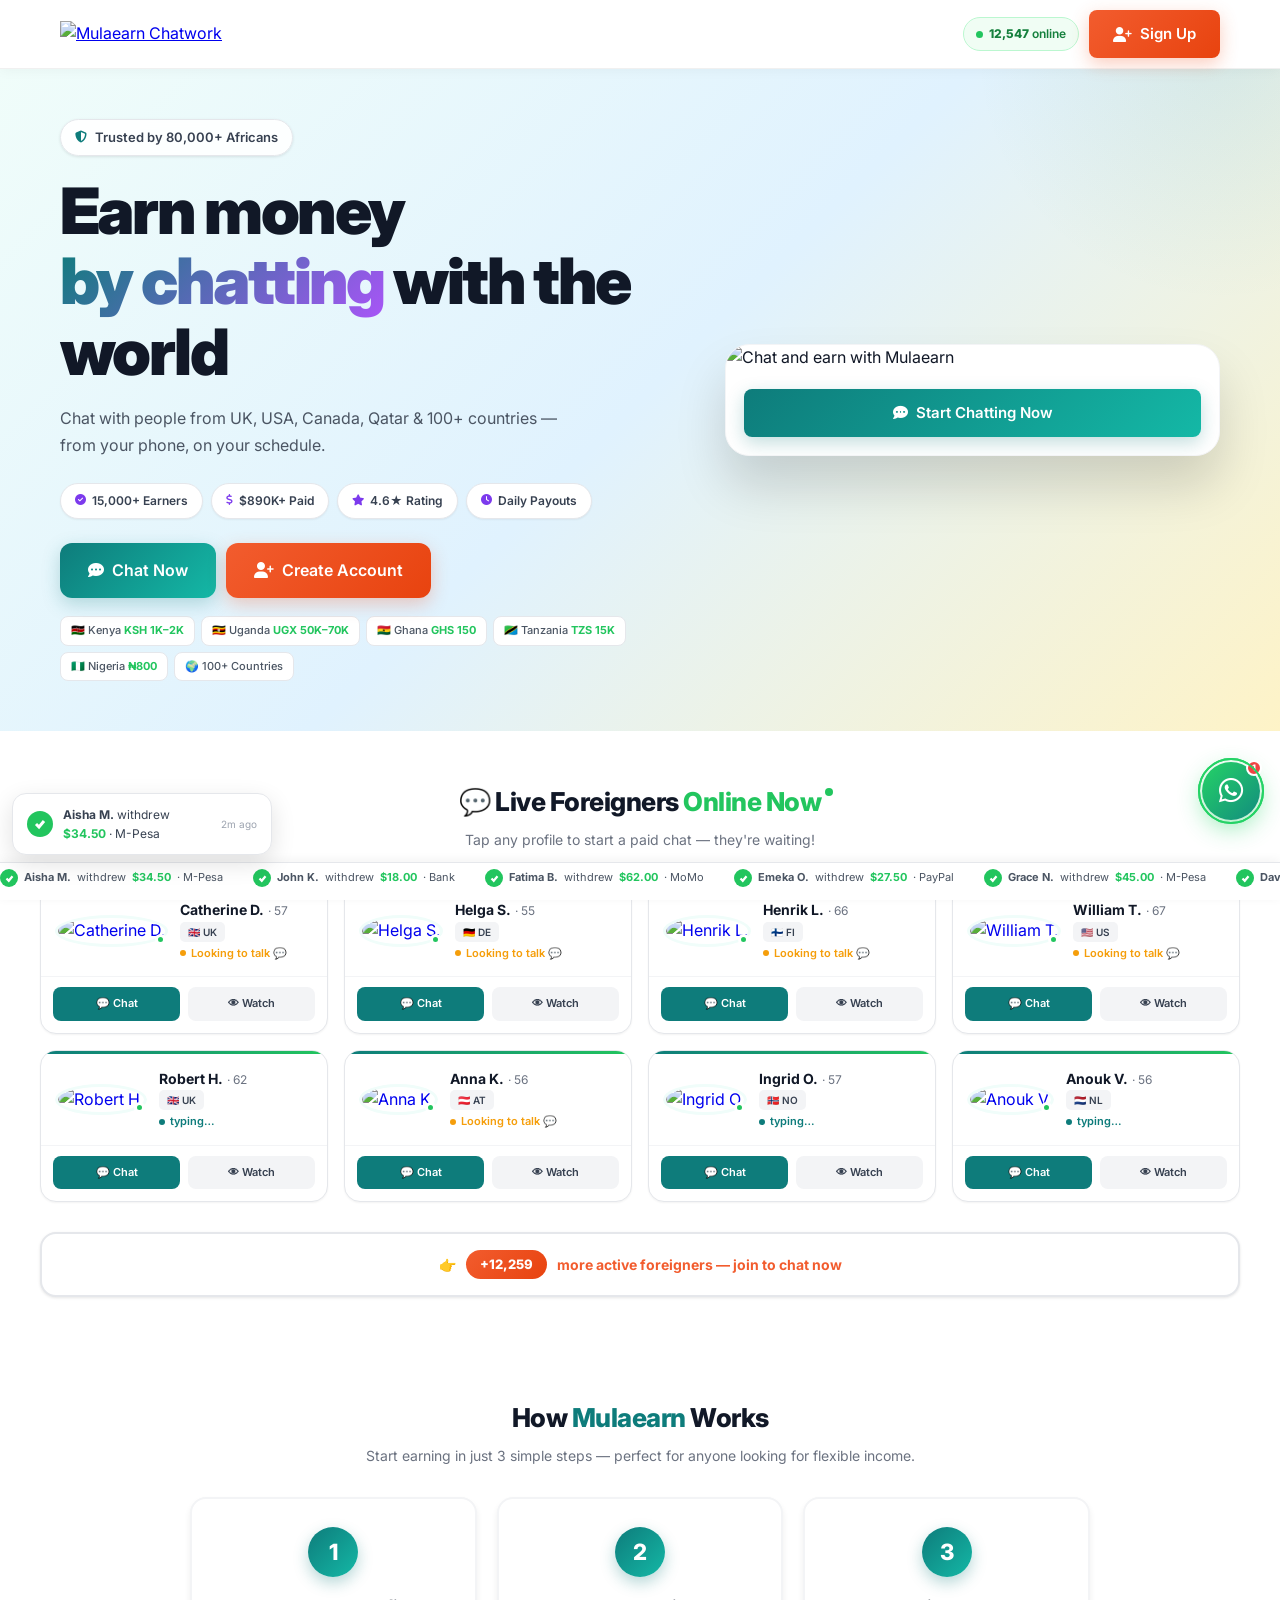
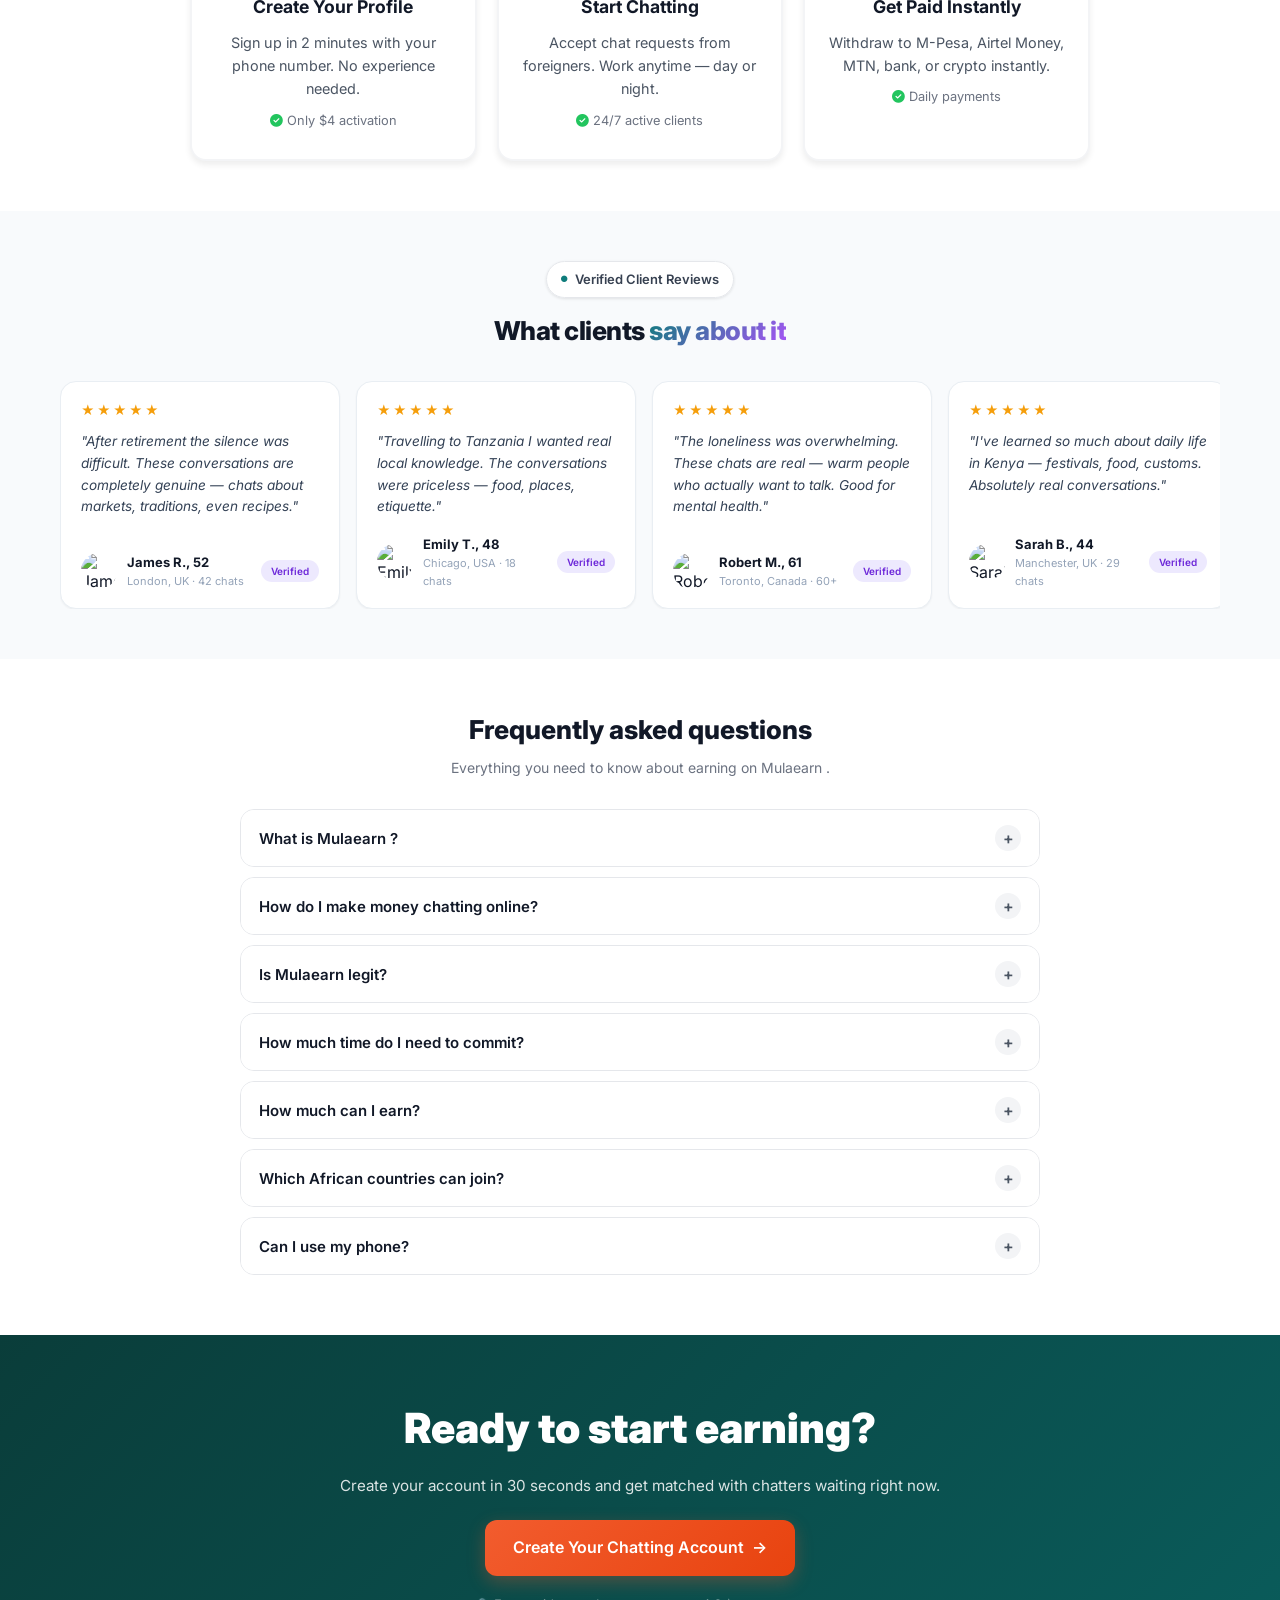
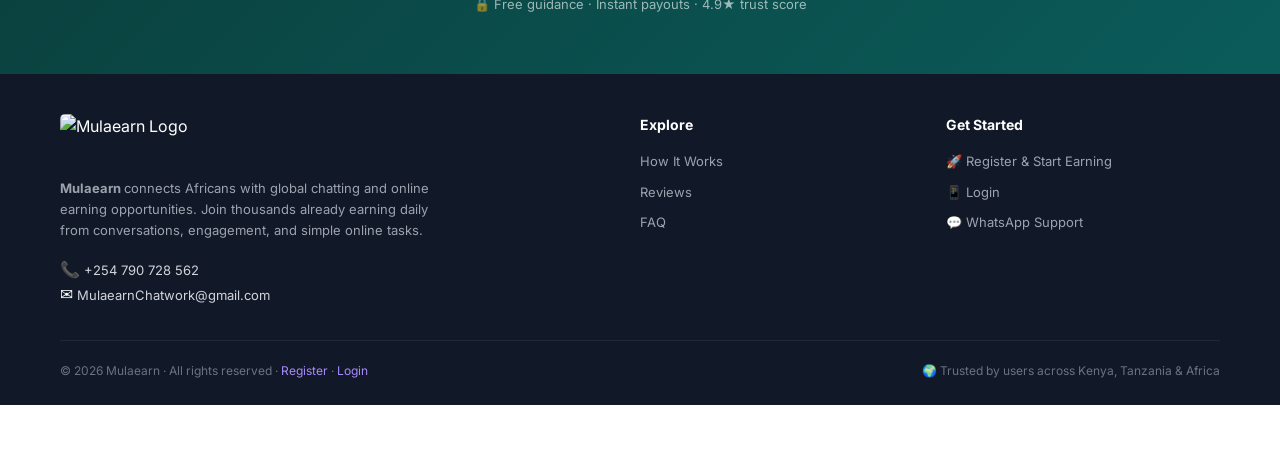
==== commit 5c0d3a03: "update website" ====
--- a/index.html
+++ b/index.html
@@ -60,7 +60,7 @@
   </a>
 
      <!-- Install Button -->
-  <button id="installBtn">
+  <button id="installBtn" type="button" aria-label="Install Mulaearn Chatwork" hidden>
     <img src="https://res.cloudinary.com/dovhxt8ye/image/upload/v1789656765/mulaearn_chatwork_favicon_wyxhit.png" alt="Mulaearn" />
     📲 Install App
   </button>
@@ -242,7 +242,7 @@
               <strong>Mulaearn </strong> connects Africans with global chatting and online earning opportunities. Join thousands already earning daily from conversations, engagement, and simple online tasks.
             </p>
             <div class="footer-contact">
-              <span>📞 <a href="tel:+254725125473">+254 725 125 473</a></span><br/>
+              <span>📞 <a href="tel:+254790728562">+254 790 728 562</a></span><br/>
               <span>✉️ <a href="mailto:mulaearnchatwork@gmail.com">MulaearnChatwork@gmail.com</a></span>
             </div>
           </div>
@@ -259,7 +259,7 @@
             <div class="footer-links">
               <a href="https://mulaearn.com/register.php?ref=zylar" target="_blank">🚀 Register &amp; Start Earning</a>
               <a href="https://mulaearn.com/login" target="_blank">📱 Login</a>
-              <a href="https://wa.me/254725125473" target="_blank">💬 WhatsApp Support</a>
+              <a href="https://wa.me/254790728562" target="_blank">💬 WhatsApp Support</a>
             </div>
           </div>
         </div>
--- a/style.css
+++ b/style.css
@@ -233,7 +233,7 @@
       #installBtn {
         position: fixed;
         right: 20px;
-        bottom: 20px;
+        bottom: 52px;
         z-index: 9999;
         background: linear-gradient(135deg, var(--purple-600), #a855f7);
         color: white;
@@ -243,7 +243,7 @@
         font-family: 'Inter', sans-serif;
         font-weight: 700;
         font-size: 14px;
-        display: none;
+        display: inline-flex;
         align-items: center;
         gap: 10px;
         box-shadow: 0 8px 24px rgba(124, 58, 237, 0.35);
@@ -254,6 +254,7 @@
         transform: translateY(-3px);
         box-shadow: 0 12px 32px rgba(124, 58, 237, 0.5);
       }
+      #installBtn[hidden] { display: none; }
       #installBtn img {
         width: 22px;
         height: 22px;
@@ -261,6 +262,9 @@
         object-fit: contain;
         background: white;
         padding: 2px;
+      }
+      @media (max-width: 480px) {
+        #installBtn { right: 12px; bottom: 48px; padding: 10px 16px; }
       }
 
       /* Header */
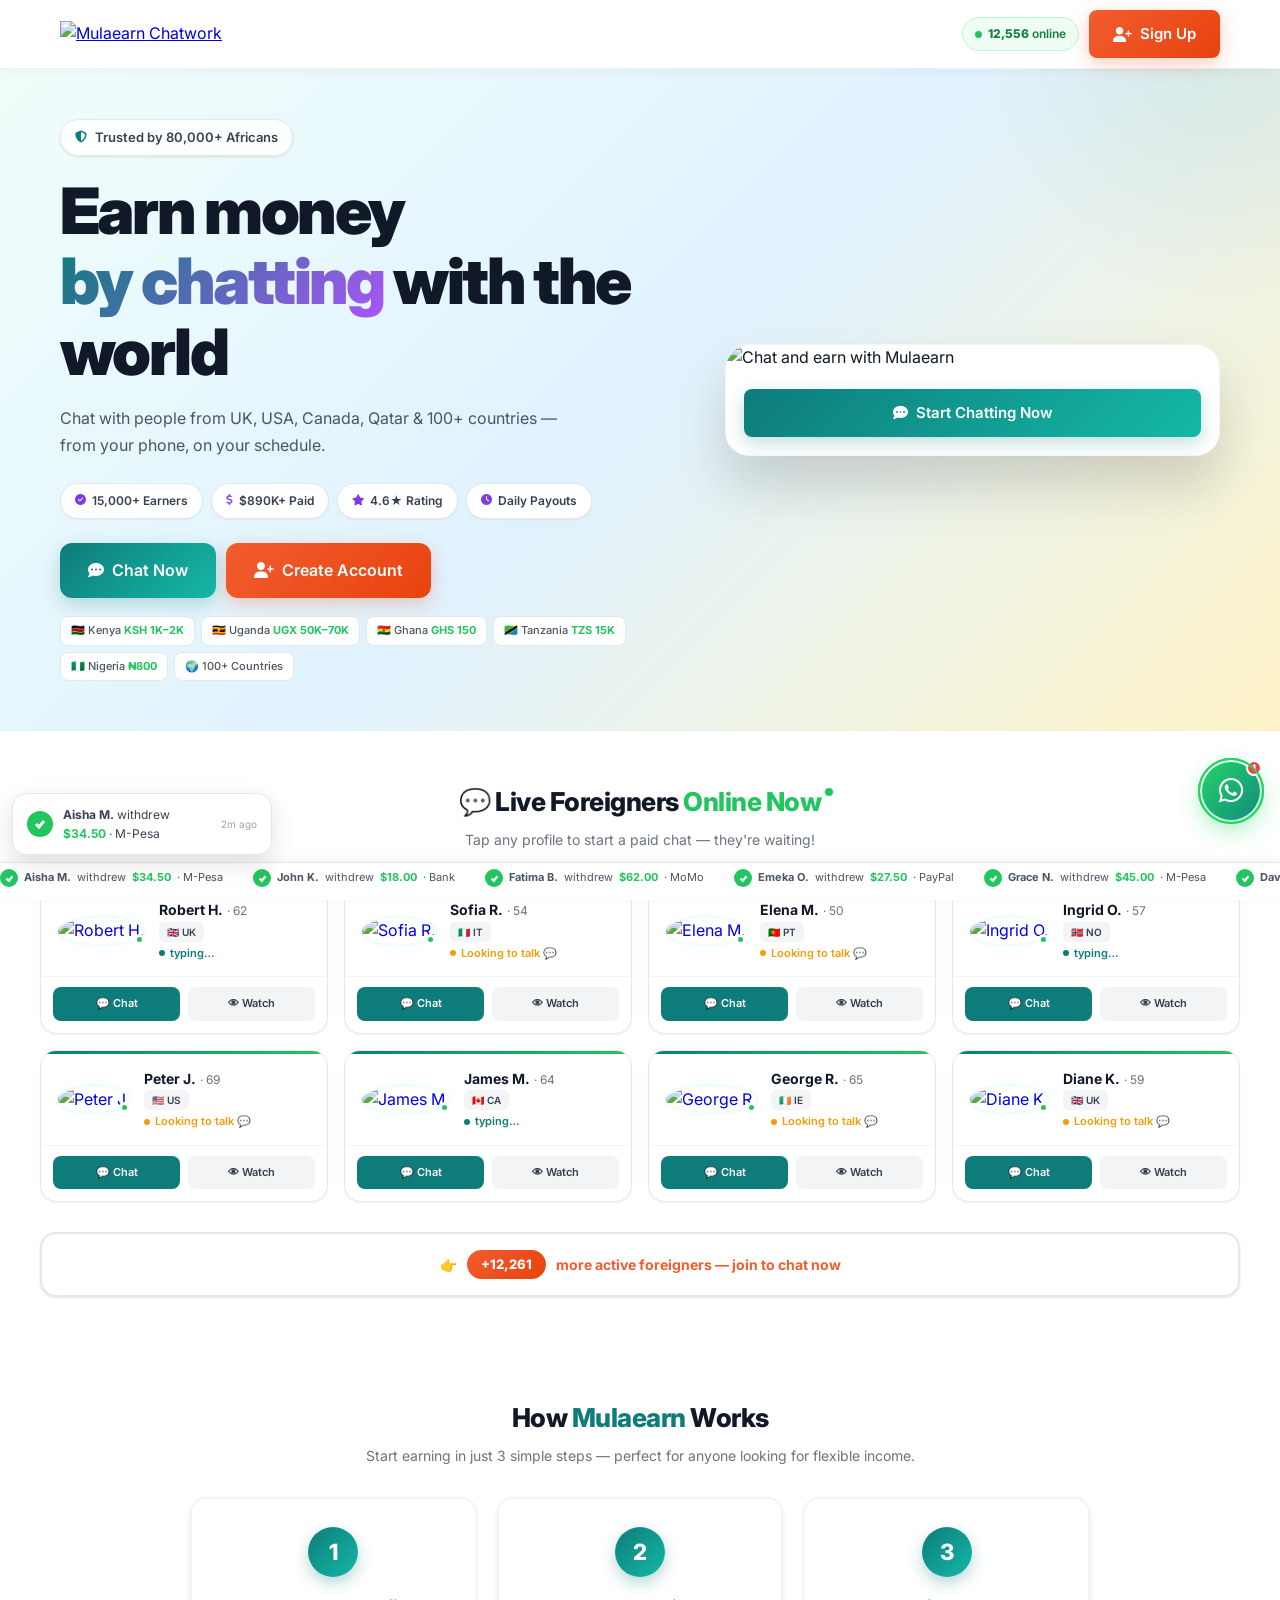
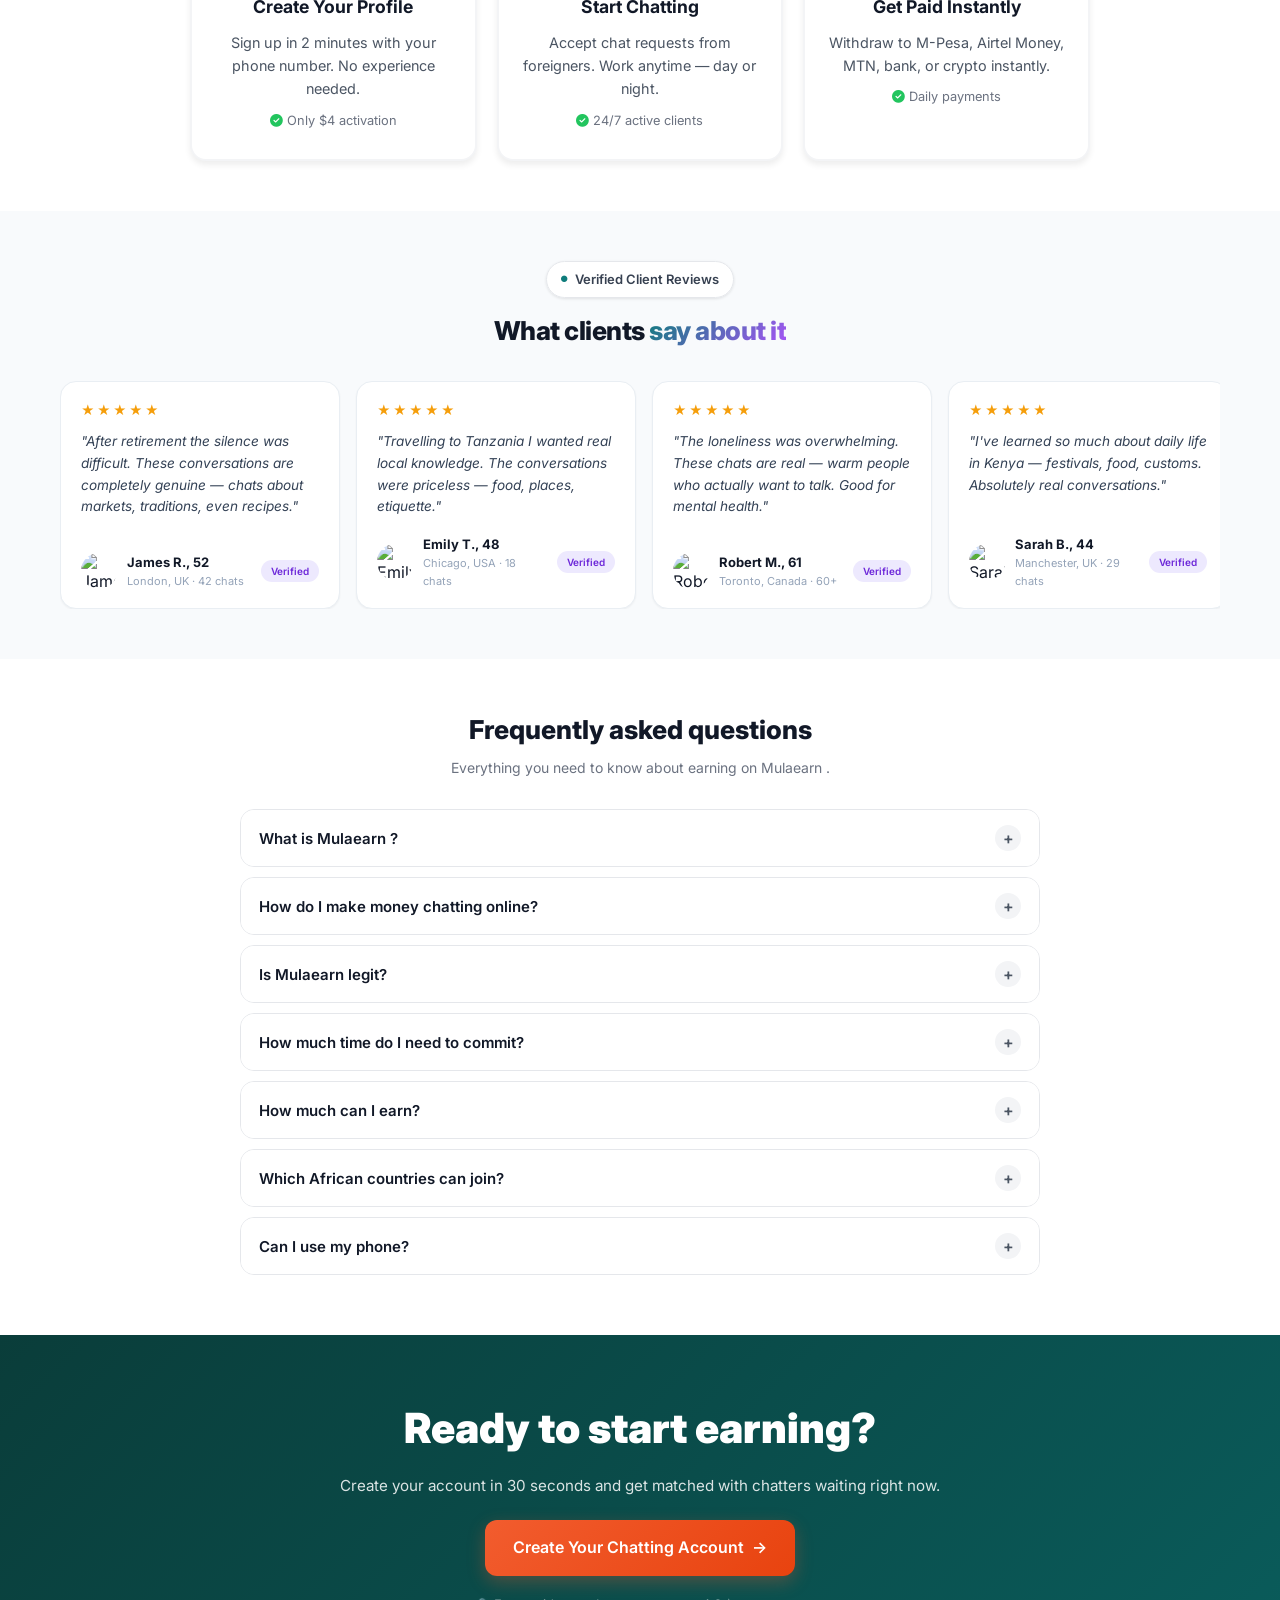
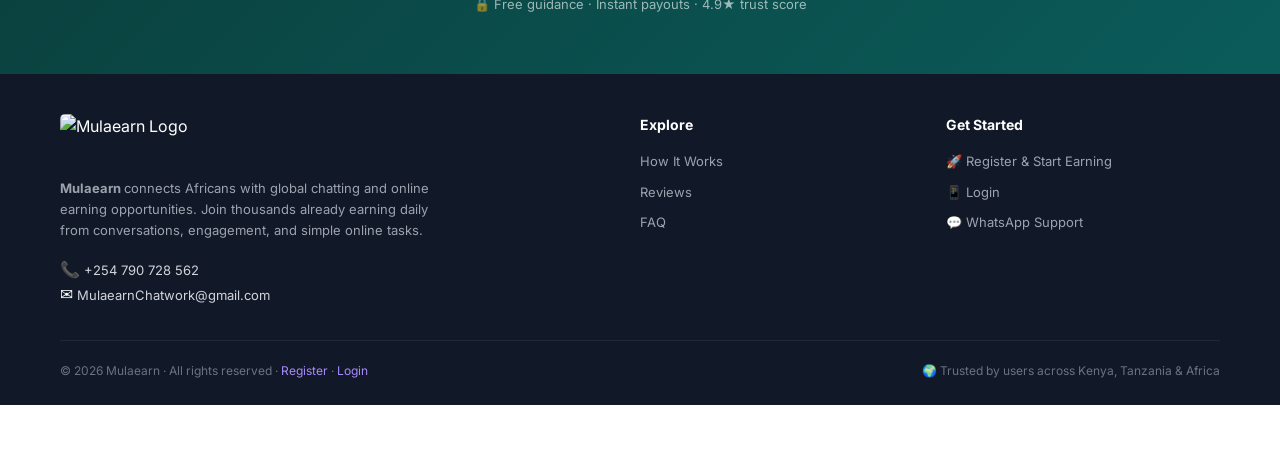
==== commit d8f533b4: "update website" ====
--- a/index.html
+++ b/index.html
@@ -46,7 +46,7 @@
   </head>
   <body>
       <!-- ═══════════════ FLOATING WHATSAPP SUPPORT ═══════════════ -->
-  <a href="https://wa.me/254717267118?text=Hi%20Mulaearn%20Support%2C%20I%20need%20help%20with%20earning%20online" 
+  <a href="https://wa.me/254790728562?text=Hi%20Mulaearn%20Support%2C%20I%20need%20help%20with%20earning%20online" 
      target="_blank" 
      rel="noopener"
      class="wa-float" 
